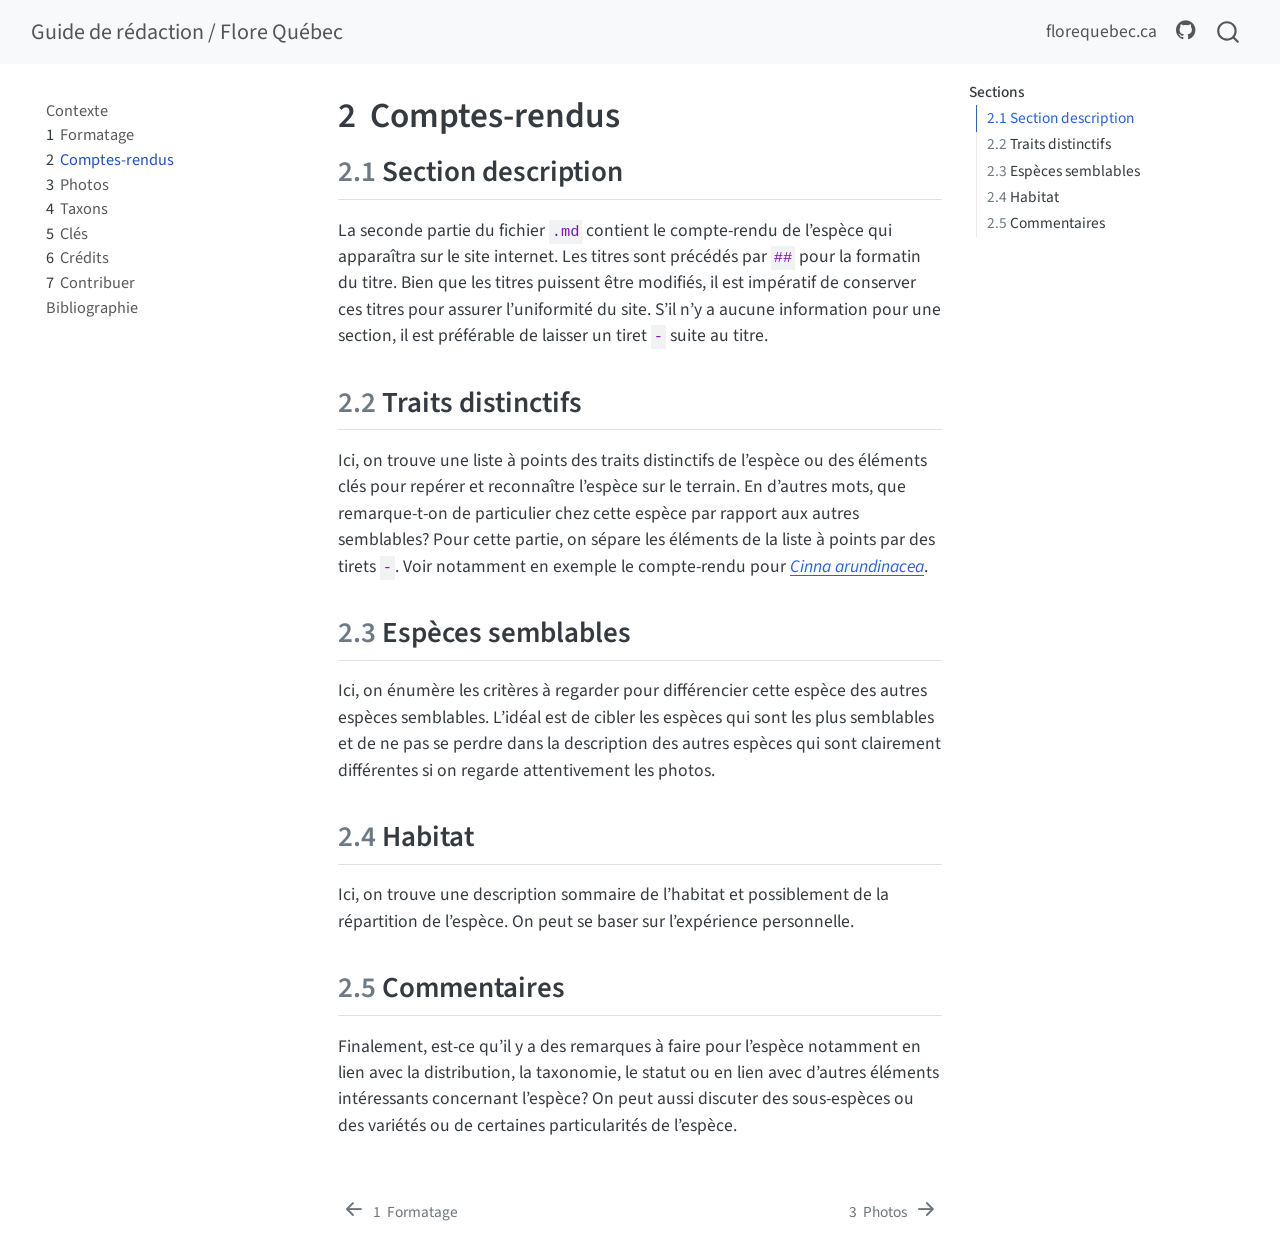
==== docs/comptes-rendus.html @ 222c6ac0 "added docs content" ====
<!DOCTYPE html>
<html xmlns="http://www.w3.org/1999/xhtml" lang="fr" xml:lang="fr"><head>

<meta charset="utf-8">
<meta name="generator" content="quarto-1.9.36">

<meta name="viewport" content="width=device-width, initial-scale=1.0, user-scalable=yes">


<title>2&nbsp; Comptes-rendus – Guide de rédaction / Flore Québec</title>
<style>
/* Default styles provided by pandoc.
** See https://pandoc.org/MANUAL.html#variables-for-html for config info.
*/
code{white-space: pre-wrap;}
span.smallcaps{font-variant: small-caps;}
div.columns{display: flex; gap: min(4vw, 1.5em);}
div.column{flex: auto; overflow-x: auto;}
div.hanging-indent{margin-left: 1.5em; text-indent: -1.5em;}
ul.task-list{list-style: none;}
ul.task-list li input[type="checkbox"] {
  width: 0.8em;
  margin: 0 0.8em 0.2em -1em; /* quarto-specific, see https://github.com/quarto-dev/quarto-cli/issues/4556 */ 
  vertical-align: middle;
}
</style>


<script src="site_libs/quarto-nav/quarto-nav.js"></script>
<script src="site_libs/quarto-nav/headroom.min.js"></script>
<script src="site_libs/clipboard/clipboard.min.js"></script>
<script src="site_libs/quarto-search/autocomplete.umd.js"></script>
<script src="site_libs/quarto-search/fuse.min.js"></script>
<script src="site_libs/quarto-search/quarto-search.js"></script>
<meta name="quarto:offset" content="./">
<link href="./photos.html" rel="next">
<link href="./formatage.html" rel="prev">
<script src="site_libs/quarto-html/quarto.js" type="module"></script>
<script src="site_libs/quarto-html/tabsets/tabsets.js" type="module"></script>
<script src="site_libs/quarto-html/popper.min.js"></script>
<script src="site_libs/quarto-html/tippy.umd.min.js"></script>
<script src="site_libs/quarto-html/anchor.min.js"></script>
<link href="site_libs/quarto-html/tippy.css" rel="stylesheet">
<link href="site_libs/quarto-html/quarto-syntax-highlighting-845c23b38eaddc0f92fda52bfe77a8c8.css" rel="stylesheet" id="quarto-text-highlighting-styles">
<script src="site_libs/bootstrap/bootstrap.min.js"></script>
<link href="site_libs/bootstrap/bootstrap-icons.css" rel="stylesheet">
<link href="site_libs/bootstrap/bootstrap-ec1f2ea3752e060361641b8ced26a7eb.min.css" rel="stylesheet" append-hash="true" id="quarto-bootstrap" data-mode="light">
<script id="quarto-search-options" type="application/json">{
  "location": "navbar",
  "copy-button": false,
  "collapse-after": 3,
  "panel-placement": "end",
  "type": "overlay",
  "limit": 50,
  "keyboard-shortcut": [
    "f",
    "/",
    "s"
  ],
  "show-item-context": false,
  "language": {
    "search-no-results-text": "Pas de résultats",
    "search-matching-documents-text": "documents trouvés",
    "search-copy-link-title": "Copier le lien vers la recherche",
    "search-hide-matches-text": "Cacher les correspondances additionnelles",
    "search-more-match-text": "correspondance de plus dans ce document",
    "search-more-matches-text": "correspondances de plus dans ce document",
    "search-clear-button-title": "Effacer",
    "search-text-placeholder": "",
    "search-detached-cancel-button-title": "Annuler",
    "search-submit-button-title": "Envoyer",
    "search-label": "Recherche"
  }
}</script>


</head>

<body class="nav-sidebar floating nav-fixed quarto-light">

<div id="quarto-search-results"></div>
  <header id="quarto-header" class="headroom fixed-top">
    <nav class="navbar navbar-expand-lg " data-bs-theme="dark">
      <div class="navbar-container container-fluid">
      <div class="navbar-brand-container mx-auto">
    <a class="navbar-brand" href="./index.html">
    <span class="navbar-title">Guide de rédaction / Flore Québec</span>
    </a>
  </div>
            <div id="quarto-search" class="" title="Recherche"></div>
          <button class="navbar-toggler" type="button" data-bs-toggle="collapse" data-bs-target="#navbarCollapse" aria-controls="navbarCollapse" role="menu" aria-expanded="false" aria-label="Basculer la navigation" onclick="if (window.quartoToggleHeadroom) { window.quartoToggleHeadroom(); }">
  <span class="navbar-toggler-icon"></span>
</button>
          <div class="collapse navbar-collapse" id="navbarCollapse">
            <ul class="navbar-nav navbar-nav-scroll ms-auto">
  <li class="nav-item">
    <a class="nav-link" href="https://florequebec.ca"> 
<span class="menu-text">florequebec.ca</span></a>
  </li>  
  <li class="nav-item compact">
    <a class="nav-link" href="https://github.com/flore.quebec/guide"> <i class="bi bi-github" role="img">
</i> 
<span class="menu-text"></span></a>
  </li>  
</ul>
          </div> <!-- /navcollapse -->
            <div class="quarto-navbar-tools">
</div>
      </div> <!-- /container-fluid -->
    </nav>
  <nav class="quarto-secondary-nav">
    <div class="container-fluid d-flex">
      <button type="button" class="quarto-btn-toggle btn" data-bs-toggle="collapse" role="button" data-bs-target=".quarto-sidebar-collapse-item" aria-controls="quarto-sidebar" aria-expanded="false" aria-label="Basculer la barre latérale" onclick="if (window.quartoToggleHeadroom) { window.quartoToggleHeadroom(); }">
        <i class="bi bi-layout-text-sidebar-reverse"></i>
      </button>
        <nav class="quarto-page-breadcrumbs" aria-label="breadcrumb"><ol class="breadcrumb"><li class="breadcrumb-item"><a href="./comptes-rendus.html"><span class="chapter-number">2</span>&nbsp; <span class="chapter-title">Comptes-rendus</span></a></li></ol></nav>
        <a class="flex-grow-1" role="navigation" data-bs-toggle="collapse" data-bs-target=".quarto-sidebar-collapse-item" aria-controls="quarto-sidebar" aria-expanded="false" aria-label="Basculer la barre latérale" onclick="if (window.quartoToggleHeadroom) { window.quartoToggleHeadroom(); }">      
        </a>
    </div>
  </nav>
</header>
<!-- content -->
<div id="quarto-content" class="quarto-container page-columns page-rows-contents page-layout-article page-navbar">
<!-- sidebar -->
  <nav id="quarto-sidebar" class="sidebar collapse collapse-horizontal quarto-sidebar-collapse-item sidebar-navigation floating overflow-auto">
    <div class="sidebar-menu-container"> 
    <ul class="list-unstyled mt-1">
        <li class="sidebar-item">
  <div class="sidebar-item-container"> 
  <a href="./index.html" class="sidebar-item-text sidebar-link">
 <span class="menu-text">Contexte</span></a>
  </div>
</li>
        <li class="sidebar-item">
  <div class="sidebar-item-container"> 
  <a href="./formatage.html" class="sidebar-item-text sidebar-link">
 <span class="menu-text"><span class="chapter-number">1</span>&nbsp; <span class="chapter-title">Formatage</span></span></a>
  </div>
</li>
        <li class="sidebar-item">
  <div class="sidebar-item-container"> 
  <a href="./comptes-rendus.html" class="sidebar-item-text sidebar-link active">
 <span class="menu-text"><span class="chapter-number">2</span>&nbsp; <span class="chapter-title">Comptes-rendus</span></span></a>
  </div>
</li>
        <li class="sidebar-item">
  <div class="sidebar-item-container"> 
  <a href="./photos.html" class="sidebar-item-text sidebar-link">
 <span class="menu-text"><span class="chapter-number">3</span>&nbsp; <span class="chapter-title">Photos</span></span></a>
  </div>
</li>
        <li class="sidebar-item">
  <div class="sidebar-item-container"> 
  <a href="./taxons.html" class="sidebar-item-text sidebar-link">
 <span class="menu-text"><span class="chapter-number">4</span>&nbsp; <span class="chapter-title">Taxons</span></span></a>
  </div>
</li>
        <li class="sidebar-item">
  <div class="sidebar-item-container"> 
  <a href="./clés.html" class="sidebar-item-text sidebar-link">
 <span class="menu-text"><span class="chapter-number">5</span>&nbsp; <span class="chapter-title">Clés</span></span></a>
  </div>
</li>
        <li class="sidebar-item">
  <div class="sidebar-item-container"> 
  <a href="./crédits.html" class="sidebar-item-text sidebar-link">
 <span class="menu-text"><span class="chapter-number">6</span>&nbsp; <span class="chapter-title">Crédits</span></span></a>
  </div>
</li>
        <li class="sidebar-item">
  <div class="sidebar-item-container"> 
  <a href="./contribuer.html" class="sidebar-item-text sidebar-link">
 <span class="menu-text"><span class="chapter-number">7</span>&nbsp; <span class="chapter-title">Contribuer</span></span></a>
  </div>
</li>
        <li class="sidebar-item">
  <div class="sidebar-item-container"> 
  <a href="./references.html" class="sidebar-item-text sidebar-link">
 <span class="menu-text">Bibliographie</span></a>
  </div>
</li>
    </ul>
    </div>
</nav>
<div id="quarto-sidebar-glass" class="quarto-sidebar-collapse-item" data-bs-toggle="collapse" data-bs-target=".quarto-sidebar-collapse-item"></div>
<!-- margin-sidebar -->
    <div id="quarto-margin-sidebar" class="sidebar margin-sidebar">
        <nav id="TOC" role="doc-toc" class="toc-active">
    <h2 id="toc-title">Sections</h2>
   
  <ul>
  <li><a href="#section-description" id="toc-section-description" class="nav-link active" data-scroll-target="#section-description"><span class="header-section-number">2.1</span> Section description</a></li>
  <li><a href="#traits-distinctifs" id="toc-traits-distinctifs" class="nav-link" data-scroll-target="#traits-distinctifs"><span class="header-section-number">2.2</span> Traits distinctifs</a></li>
  <li><a href="#espèces-semblables" id="toc-espèces-semblables" class="nav-link" data-scroll-target="#espèces-semblables"><span class="header-section-number">2.3</span> Espèces semblables</a></li>
  <li><a href="#habitat" id="toc-habitat" class="nav-link" data-scroll-target="#habitat"><span class="header-section-number">2.4</span> Habitat</a></li>
  <li><a href="#commentaires" id="toc-commentaires" class="nav-link" data-scroll-target="#commentaires"><span class="header-section-number">2.5</span> Commentaires</a></li>
  </ul>
</nav>
    </div>
<!-- main -->
<main class="content" id="quarto-document-content">

<header id="title-block-header" class="quarto-title-block default">
<div class="quarto-title">
<h1 class="title"><span class="chapter-number">2</span>&nbsp; <span class="chapter-title">Comptes-rendus</span></h1>
</div>



<div class="quarto-title-meta">

    
  
    
  </div>
  


</header>


<section id="section-description" class="level2" data-number="2.1">
<h2 data-number="2.1" class="anchored" data-anchor-id="section-description"><span class="header-section-number">2.1</span> Section description</h2>
<p>La seconde partie du fichier <code>.md</code> contient le compte-rendu de l’espèce qui apparaîtra sur le site internet. Les titres sont précédés par <code>##</code> pour la formatin du titre. Bien que les titres puissent être modifiés, il est impératif de conserver ces titres pour assurer l’uniformité du site. S’il n’y a aucune information pour une section, il est préférable de laisser un tiret <code>-</code> suite au titre.</p>
</section>
<section id="traits-distinctifs" class="level2" data-number="2.2">
<h2 data-number="2.2" class="anchored" data-anchor-id="traits-distinctifs"><span class="header-section-number">2.2</span> Traits distinctifs</h2>
<p>Ici, on trouve une liste à points des traits distinctifs de l’espèce ou des éléments clés pour repérer et reconnaître l’espèce sur le terrain. En d’autres mots, que remarque-t-on de particulier chez cette espèce par rapport aux autres semblables? Pour cette partie, on sépare les éléments de la liste à points par des tirets <code>-</code>. Voir notamment en exemple le compte-rendu pour <a href="https://github.com/frousseu/floreduquebecsp/blob/main/Esp%C3%A8ces/Poaceae/Cinna/Cinna_arundinacea.md?plain=1"><em>Cinna arundinacea</em></a>.</p>
</section>
<section id="espèces-semblables" class="level2" data-number="2.3">
<h2 data-number="2.3" class="anchored" data-anchor-id="espèces-semblables"><span class="header-section-number">2.3</span> Espèces semblables</h2>
<p>Ici, on énumère les critères à regarder pour différencier cette espèce des autres espèces semblables. L’idéal est de cibler les espèces qui sont les plus semblables et de ne pas se perdre dans la description des autres espèces qui sont clairement différentes si on regarde attentivement les photos.</p>
</section>
<section id="habitat" class="level2" data-number="2.4">
<h2 data-number="2.4" class="anchored" data-anchor-id="habitat"><span class="header-section-number">2.4</span> Habitat</h2>
<p>Ici, on trouve une description sommaire de l’habitat et possiblement de la répartition de l’espèce. On peut se baser sur l’expérience personnelle.</p>
</section>
<section id="commentaires" class="level2" data-number="2.5">
<h2 data-number="2.5" class="anchored" data-anchor-id="commentaires"><span class="header-section-number">2.5</span> Commentaires</h2>
<p>Finalement, est-ce qu’il y a des remarques à faire pour l’espèce notamment en lien avec la distribution, la taxonomie, le statut ou en lien avec d’autres éléments intéressants concernant l’espèce? On peut aussi discuter des sous-espèces ou des variétés ou de certaines particularités de l’espèce.</p>


</section>

</main> <!-- /main -->
<script id="quarto-html-after-body" type="application/javascript">
  window.document.addEventListener("DOMContentLoaded", function (event) {
    const icon = "";
    const anchorJS = new window.AnchorJS();
    anchorJS.options = {
      placement: 'right',
      icon: icon
    };
    anchorJS.add('.anchored');
    const isCodeAnnotation = (el) => {
      for (const clz of el.classList) {
        if (clz.startsWith('code-annotation-')) {                     
          return true;
        }
      }
      return false;
    }
    const onCopySuccess = function(e) {
      // button target
      const button = e.trigger;
      // don't keep focus
      button.blur();
      // flash "checked"
      button.classList.add('code-copy-button-checked');
      var currentTitle = button.getAttribute("title");
      button.setAttribute("title", "Copié");
      let tooltip;
      if (window.bootstrap) {
        button.setAttribute("data-bs-toggle", "tooltip");
        button.setAttribute("data-bs-placement", "left");
        button.setAttribute("data-bs-title", "Copié");
        tooltip = new bootstrap.Tooltip(button, 
          { trigger: "manual", 
            customClass: "code-copy-button-tooltip",
            offset: [0, -8]});
        tooltip.show();    
      }
      setTimeout(function() {
        if (tooltip) {
          tooltip.hide();
          button.removeAttribute("data-bs-title");
          button.removeAttribute("data-bs-toggle");
          button.removeAttribute("data-bs-placement");
        }
        button.setAttribute("title", currentTitle);
        button.classList.remove('code-copy-button-checked');
      }, 1000);
      // clear code selection
      e.clearSelection();
    }
    const getTextToCopy = function(trigger) {
      const outerScaffold = trigger.parentElement.cloneNode(true);
      const codeEl = outerScaffold.querySelector('code');
      for (const childEl of codeEl.children) {
        if (isCodeAnnotation(childEl)) {
          childEl.remove();
        }
      }
      return codeEl.innerText;
    }
    const clipboard = new window.ClipboardJS('.code-copy-button:not([data-in-quarto-modal])', {
      text: getTextToCopy
    });
    clipboard.on('success', onCopySuccess);
    if (window.document.getElementById('quarto-embedded-source-code-modal')) {
      const clipboardModal = new window.ClipboardJS('.code-copy-button[data-in-quarto-modal]', {
        text: getTextToCopy,
        container: window.document.getElementById('quarto-embedded-source-code-modal')
      });
      clipboardModal.on('success', onCopySuccess);
    }
      var localhostRegex = new RegExp(/^(?:http|https):\/\/localhost\:?[0-9]*\//);
      var mailtoRegex = new RegExp(/^mailto:/);
        var filterRegex = new RegExp('/' + window.location.host + '/');
      var isInternal = (href) => {
          return filterRegex.test(href) || localhostRegex.test(href) || mailtoRegex.test(href);
      }
      // Inspect non-navigation links and adorn them if external
     var links = window.document.querySelectorAll('a[href]:not(.nav-link):not(.navbar-brand):not(.toc-action):not(.sidebar-link):not(.sidebar-item-toggle):not(.pagination-link):not(.no-external):not([aria-hidden]):not(.dropdown-item):not(.quarto-navigation-tool):not(.about-link)');
      for (var i=0; i<links.length; i++) {
        const link = links[i];
        if (!isInternal(link.href)) {
          // undo the damage that might have been done by quarto-nav.js in the case of
          // links that we want to consider external
          if (link.dataset.originalHref !== undefined) {
            link.href = link.dataset.originalHref;
          }
        }
      }
    function tippyHover(el, contentFn, onTriggerFn, onUntriggerFn) {
      const config = {
        allowHTML: true,
        maxWidth: 500,
        delay: 100,
        arrow: false,
        appendTo: function(el) {
            return el.parentElement;
        },
        interactive: true,
        interactiveBorder: 10,
        theme: 'quarto',
        placement: 'bottom-start',
      };
      if (contentFn) {
        config.content = contentFn;
      }
      if (onTriggerFn) {
        config.onTrigger = onTriggerFn;
      }
      if (onUntriggerFn) {
        config.onUntrigger = onUntriggerFn;
      }
      window.tippy(el, config); 
    }
    const noterefs = window.document.querySelectorAll('a[role="doc-noteref"]');
    for (var i=0; i<noterefs.length; i++) {
      const ref = noterefs[i];
      tippyHover(ref, function() {
        // use id or data attribute instead here
        let href = ref.getAttribute('data-footnote-href') || ref.getAttribute('href');
        try { href = new URL(href).hash; } catch {}
        const id = href.replace(/^#\/?/, "");
        const note = window.document.getElementById(id);
        if (note) {
          return note.innerHTML;
        } else {
          return "";
        }
      });
    }
    const xrefs = window.document.querySelectorAll('a.quarto-xref');
    const processXRef = (id, note) => {
      // Strip column container classes
      const stripColumnClz = (el) => {
        el.classList.remove("page-full", "page-columns");
        if (el.children) {
          for (const child of el.children) {
            stripColumnClz(child);
          }
        }
      }
      stripColumnClz(note)
      if (id === null || id.startsWith('sec-')) {
        // Special case sections, only their first couple elements
        const container = document.createElement("div");
        if (note.children && note.children.length > 2) {
          container.appendChild(note.children[0].cloneNode(true));
          for (let i = 1; i < note.children.length; i++) {
            const child = note.children[i];
            if (child.tagName === "P" && child.innerText === "") {
              continue;
            } else {
              container.appendChild(child.cloneNode(true));
              break;
            }
          }
          if (window.Quarto?.typesetMath) {
            window.Quarto.typesetMath(container);
          }
          return container.innerHTML
        } else {
          if (window.Quarto?.typesetMath) {
            window.Quarto.typesetMath(note);
          }
          return note.innerHTML;
        }
      } else {
        // Remove any anchor links if they are present
        const anchorLink = note.querySelector('a.anchorjs-link');
        if (anchorLink) {
          anchorLink.remove();
        }
        if (window.Quarto?.typesetMath) {
          window.Quarto.typesetMath(note);
        }
        if (note.classList.contains("callout")) {
          return note.outerHTML;
        } else {
          return note.innerHTML;
        }
      }
    }
    for (var i=0; i<xrefs.length; i++) {
      const xref = xrefs[i];
      tippyHover(xref, undefined, function(instance) {
        instance.disable();
        let url = xref.getAttribute('href');
        let hash = undefined; 
        if (url.startsWith('#')) {
          hash = url;
        } else {
          try { hash = new URL(url).hash; } catch {}
        }
        if (hash) {
          const id = hash.replace(/^#\/?/, "");
          const note = window.document.getElementById(id);
          if (note !== null) {
            try {
              const html = processXRef(id, note.cloneNode(true));
              instance.setContent(html);
            } finally {
              instance.enable();
              instance.show();
            }
          } else {
            // See if we can fetch this
            fetch(url.split('#')[0])
            .then(res => res.text())
            .then(html => {
              const parser = new DOMParser();
              const htmlDoc = parser.parseFromString(html, "text/html");
              const note = htmlDoc.getElementById(id);
              if (note !== null) {
                const html = processXRef(id, note);
                instance.setContent(html);
              } 
            }).finally(() => {
              instance.enable();
              instance.show();
            });
          }
        } else {
          // See if we can fetch a full url (with no hash to target)
          // This is a special case and we should probably do some content thinning / targeting
          fetch(url)
          .then(res => res.text())
          .then(html => {
            const parser = new DOMParser();
            const htmlDoc = parser.parseFromString(html, "text/html");
            const note = htmlDoc.querySelector('main.content');
            if (note !== null) {
              // This should only happen for chapter cross references
              // (since there is no id in the URL)
              // remove the first header
              if (note.children.length > 0 && note.children[0].tagName === "HEADER") {
                note.children[0].remove();
              }
              const html = processXRef(null, note);
              instance.setContent(html);
            } 
          }).finally(() => {
            instance.enable();
            instance.show();
          });
        }
      }, function(instance) {
      });
    }
        let selectedAnnoteEl;
        const selectorForAnnotation = ( cell, annotation) => {
          let cellAttr = 'data-code-cell="' + cell + '"';
          let lineAttr = 'data-code-annotation="' +  annotation + '"';
          const selector = 'span[' + cellAttr + '][' + lineAttr + ']';
          return selector;
        }
        const selectCodeLines = (annoteEl) => {
          const doc = window.document;
          const targetCell = annoteEl.getAttribute("data-target-cell");
          const targetAnnotation = annoteEl.getAttribute("data-target-annotation");
          const annoteSpan = window.document.querySelector(selectorForAnnotation(targetCell, targetAnnotation));
          const lines = annoteSpan.getAttribute("data-code-lines").split(",");
          const lineIds = lines.map((line) => {
            return targetCell + "-" + line;
          })
          let top = null;
          let height = null;
          let parent = null;
          if (lineIds.length > 0) {
              //compute the position of the single el (top and bottom and make a div)
              const el = window.document.getElementById(lineIds[0]);
              top = el.offsetTop;
              height = el.offsetHeight;
              parent = el.parentElement.parentElement;
            if (lineIds.length > 1) {
              const lastEl = window.document.getElementById(lineIds[lineIds.length - 1]);
              const bottom = lastEl.offsetTop + lastEl.offsetHeight;
              height = bottom - top;
            }
            if (top !== null && height !== null && parent !== null) {
              // cook up a div (if necessary) and position it 
              let div = window.document.getElementById("code-annotation-line-highlight");
              if (div === null) {
                div = window.document.createElement("div");
                div.setAttribute("id", "code-annotation-line-highlight");
                div.style.position = 'absolute';
                parent.appendChild(div);
              }
              div.style.top = top - 2 + "px";
              div.style.height = height + 4 + "px";
              div.style.left = 0;
              let gutterDiv = window.document.getElementById("code-annotation-line-highlight-gutter");
              if (gutterDiv === null) {
                gutterDiv = window.document.createElement("div");
                gutterDiv.setAttribute("id", "code-annotation-line-highlight-gutter");
                gutterDiv.style.position = 'absolute';
                const codeCell = window.document.getElementById(targetCell);
                const gutter = codeCell.querySelector('.code-annotation-gutter');
                gutter.appendChild(gutterDiv);
              }
              gutterDiv.style.top = top - 2 + "px";
              gutterDiv.style.height = height + 4 + "px";
            }
            selectedAnnoteEl = annoteEl;
          }
        };
        const unselectCodeLines = () => {
          const elementsIds = ["code-annotation-line-highlight", "code-annotation-line-highlight-gutter"];
          elementsIds.forEach((elId) => {
            const div = window.document.getElementById(elId);
            if (div) {
              div.remove();
            }
          });
          selectedAnnoteEl = undefined;
        };
          // Handle positioning of the toggle
      window.addEventListener(
        "resize",
        throttle(() => {
          elRect = undefined;
          if (selectedAnnoteEl) {
            selectCodeLines(selectedAnnoteEl);
          }
        }, 10)
      );
      function throttle(fn, ms) {
      let throttle = false;
      let timer;
        return (...args) => {
          if(!throttle) { // first call gets through
              fn.apply(this, args);
              throttle = true;
          } else { // all the others get throttled
              if(timer) clearTimeout(timer); // cancel #2
              timer = setTimeout(() => {
                fn.apply(this, args);
                timer = throttle = false;
              }, ms);
          }
        };
      }
        // Attach click handler to the DT
        const annoteDls = window.document.querySelectorAll('dt[data-target-cell]');
        for (const annoteDlNode of annoteDls) {
          annoteDlNode.addEventListener('click', (event) => {
            const clickedEl = event.target;
            if (clickedEl !== selectedAnnoteEl) {
              unselectCodeLines();
              const activeEl = window.document.querySelector('dt[data-target-cell].code-annotation-active');
              if (activeEl) {
                activeEl.classList.remove('code-annotation-active');
              }
              selectCodeLines(clickedEl);
              clickedEl.classList.add('code-annotation-active');
            } else {
              // Unselect the line
              unselectCodeLines();
              clickedEl.classList.remove('code-annotation-active');
            }
          });
        }
    const findCites = (el) => {
      const parentEl = el.parentElement;
      if (parentEl) {
        const cites = parentEl.dataset.cites;
        if (cites) {
          return {
            el,
            cites: cites.split(' ')
          };
        } else {
          return findCites(el.parentElement)
        }
      } else {
        return undefined;
      }
    };
    var bibliorefs = window.document.querySelectorAll('a[role="doc-biblioref"]');
    for (var i=0; i<bibliorefs.length; i++) {
      const ref = bibliorefs[i];
      const citeInfo = findCites(ref);
      if (citeInfo) {
        tippyHover(citeInfo.el, function() {
          var popup = window.document.createElement('div');
          citeInfo.cites.forEach(function(cite) {
            var citeDiv = window.document.createElement('div');
            citeDiv.classList.add('hanging-indent');
            citeDiv.classList.add('csl-entry');
            var biblioDiv = window.document.getElementById('ref-' + cite);
            if (biblioDiv) {
              citeDiv.innerHTML = biblioDiv.innerHTML;
            }
            popup.appendChild(citeDiv);
          });
          return popup.innerHTML;
        });
      }
    }
  });
  </script>
<nav class="page-navigation">
  <div class="nav-page nav-page-previous">
      <a href="./formatage.html" class="pagination-link" aria-label="Formatage">
        <i class="bi bi-arrow-left-short"></i> <span class="nav-page-text"><span class="chapter-number">1</span>&nbsp; <span class="chapter-title">Formatage</span></span>
      </a>          
  </div>
  <div class="nav-page nav-page-next">
      <a href="./photos.html" class="pagination-link" aria-label="Photos">
        <span class="nav-page-text"><span class="chapter-number">3</span>&nbsp; <span class="chapter-title">Photos</span></span> <i class="bi bi-arrow-right-short"></i>
      </a>
  </div>
</nav>
</div> <!-- /content -->




</body></html>
---- docs/site_libs/quarto-html/tippy.css ----
.tippy-box[data-animation=fade][data-state=hidden]{opacity:0}[data-tippy-root]{max-width:calc(100vw - 10px)}.tippy-box{position:relative;background-color:#333;color:#fff;border-radius:4px;font-size:14px;line-height:1.4;white-space:normal;outline:0;transition-property:transform,visibility,opacity}.tippy-box[data-placement^=top]>.tippy-arrow{bottom:0}.tippy-box[data-placement^=top]>.tippy-arrow:before{bottom:-7px;left:0;border-width:8px 8px 0;border-top-color:initial;transform-origin:center top}.tippy-box[data-placement^=bottom]>.tippy-arrow{top:0}.tippy-box[data-placement^=bottom]>.tippy-arrow:before{top:-7px;left:0;border-width:0 8px 8px;border-bottom-color:initial;transform-origin:center bottom}.tippy-box[data-placement^=left]>.tippy-arrow{right:0}.tippy-box[data-placement^=left]>.tippy-arrow:before{border-width:8px 0 8px 8px;border-left-color:initial;right:-7px;transform-origin:center left}.tippy-box[data-placement^=right]>.tippy-arrow{left:0}.tippy-box[data-placement^=right]>.tippy-arrow:before{left:-7px;border-width:8px 8px 8px 0;border-right-color:initial;transform-origin:center right}.tippy-box[data-inertia][data-state=visible]{transition-timing-function:cubic-bezier(.54,1.5,.38,1.11)}.tippy-arrow{width:16px;height:16px;color:#333}.tippy-arrow:before{content:"";position:absolute;border-color:transparent;border-style:solid}.tippy-content{position:relative;padding:5px 9px;z-index:1}
---- docs/site_libs/quarto-html/quarto-syntax-highlighting-845c23b38eaddc0f92fda52bfe77a8c8.css ----
/* quarto syntax highlight colors */
:root {
  --quarto-hl-ot-color: #003B4F;
  --quarto-hl-at-color: #657422;
  --quarto-hl-ss-color: #20794D;
  --quarto-hl-an-color: #5E5E5E;
  --quarto-hl-fu-color: #4758AB;
  --quarto-hl-st-color: #20794D;
  --quarto-hl-cf-color: #003B4F;
  --quarto-hl-op-color: #5E5E5E;
  --quarto-hl-er-color: #AD0000;
  --quarto-hl-bn-color: #AD0000;
  --quarto-hl-al-color: #AD0000;
  --quarto-hl-va-color: #111111;
  --quarto-hl-bu-color: inherit;
  --quarto-hl-ex-color: inherit;
  --quarto-hl-pp-color: #AD0000;
  --quarto-hl-in-color: #5E5E5E;
  --quarto-hl-vs-color: #20794D;
  --quarto-hl-wa-color: #5E5E5E;
  --quarto-hl-do-color: #5E5E5E;
  --quarto-hl-im-color: #00769E;
  --quarto-hl-ch-color: #20794D;
  --quarto-hl-dt-color: #AD0000;
  --quarto-hl-fl-color: #AD0000;
  --quarto-hl-co-color: #5E5E5E;
  --quarto-hl-cv-color: #5E5E5E;
  --quarto-hl-cn-color: #8f5902;
  --quarto-hl-sc-color: #5E5E5E;
  --quarto-hl-dv-color: #AD0000;
  --quarto-hl-kw-color: #003B4F;
}

/* other quarto variables */
:root {
  --quarto-font-monospace: SFMono-Regular, Menlo, Monaco, Consolas, "Liberation Mono", "Courier New", monospace;
}

/* syntax highlight based on Pandoc's rules */
pre > code.sourceCode > span {
  color: #003B4F;
}

code.sourceCode > span {
  color: #003B4F;
}

div.sourceCode,
div.sourceCode pre.sourceCode {
  color: #003B4F;
}

/* Normal */
code span {
  color: #003B4F;
}

/* Alert */
code span.al {
  color: #AD0000;
  font-style: inherit;
}

/* Annotation */
code span.an {
  color: #5E5E5E;
  font-style: inherit;
}

/* Attribute */
code span.at {
  color: #657422;
  font-style: inherit;
}

/* BaseN */
code span.bn {
  color: #AD0000;
  font-style: inherit;
}

/* BuiltIn */
code span.bu {
  font-style: inherit;
}

/* ControlFlow */
code span.cf {
  color: #003B4F;
  font-weight: bold;
  font-style: inherit;
}

/* Char */
code span.ch {
  color: #20794D;
  font-style: inherit;
}

/* Constant */
code span.cn {
  color: #8f5902;
  font-style: inherit;
}

/* Comment */
code span.co {
  color: #5E5E5E;
  font-style: inherit;
}

/* CommentVar */
code span.cv {
  color: #5E5E5E;
  font-style: italic;
}

/* Documentation */
code span.do {
  color: #5E5E5E;
  font-style: italic;
}

/* DataType */
code span.dt {
  color: #AD0000;
  font-style: inherit;
}

/* DecVal */
code span.dv {
  color: #AD0000;
  font-style: inherit;
}

/* Error */
code span.er {
  color: #AD0000;
  font-style: inherit;
}

/* Extension */
code span.ex {
  font-style: inherit;
}

/* Float */
code span.fl {
  color: #AD0000;
  font-style: inherit;
}

/* Function */
code span.fu {
  color: #4758AB;
  font-style: inherit;
}

/* Import */
code span.im {
  color: #00769E;
  font-style: inherit;
}

/* Information */
code span.in {
  color: #5E5E5E;
  font-style: inherit;
}

/* Keyword */
code span.kw {
  color: #003B4F;
  font-weight: bold;
  font-style: inherit;
}

/* Operator */
code span.op {
  color: #5E5E5E;
  font-style: inherit;
}

/* Other */
code span.ot {
  color: #003B4F;
  font-style: inherit;
}

/* Preprocessor */
code span.pp {
  color: #AD0000;
  font-style: inherit;
}

/* SpecialChar */
code span.sc {
  color: #5E5E5E;
  font-style: inherit;
}

/* SpecialString */
code span.ss {
  color: #20794D;
  font-style: inherit;
}

/* String */
code span.st {
  color: #20794D;
  font-style: inherit;
}

/* Variable */
code span.va {
  color: #111111;
  font-style: inherit;
}

/* VerbatimString */
code span.vs {
  color: #20794D;
  font-style: inherit;
}

/* Warning */
code span.wa {
  color: #5E5E5E;
  font-style: italic;
}

.prevent-inlining {
  content: "</";
}

/*# sourceMappingURL=ac89f0bb514bba72461919f78549e31c.css.map */
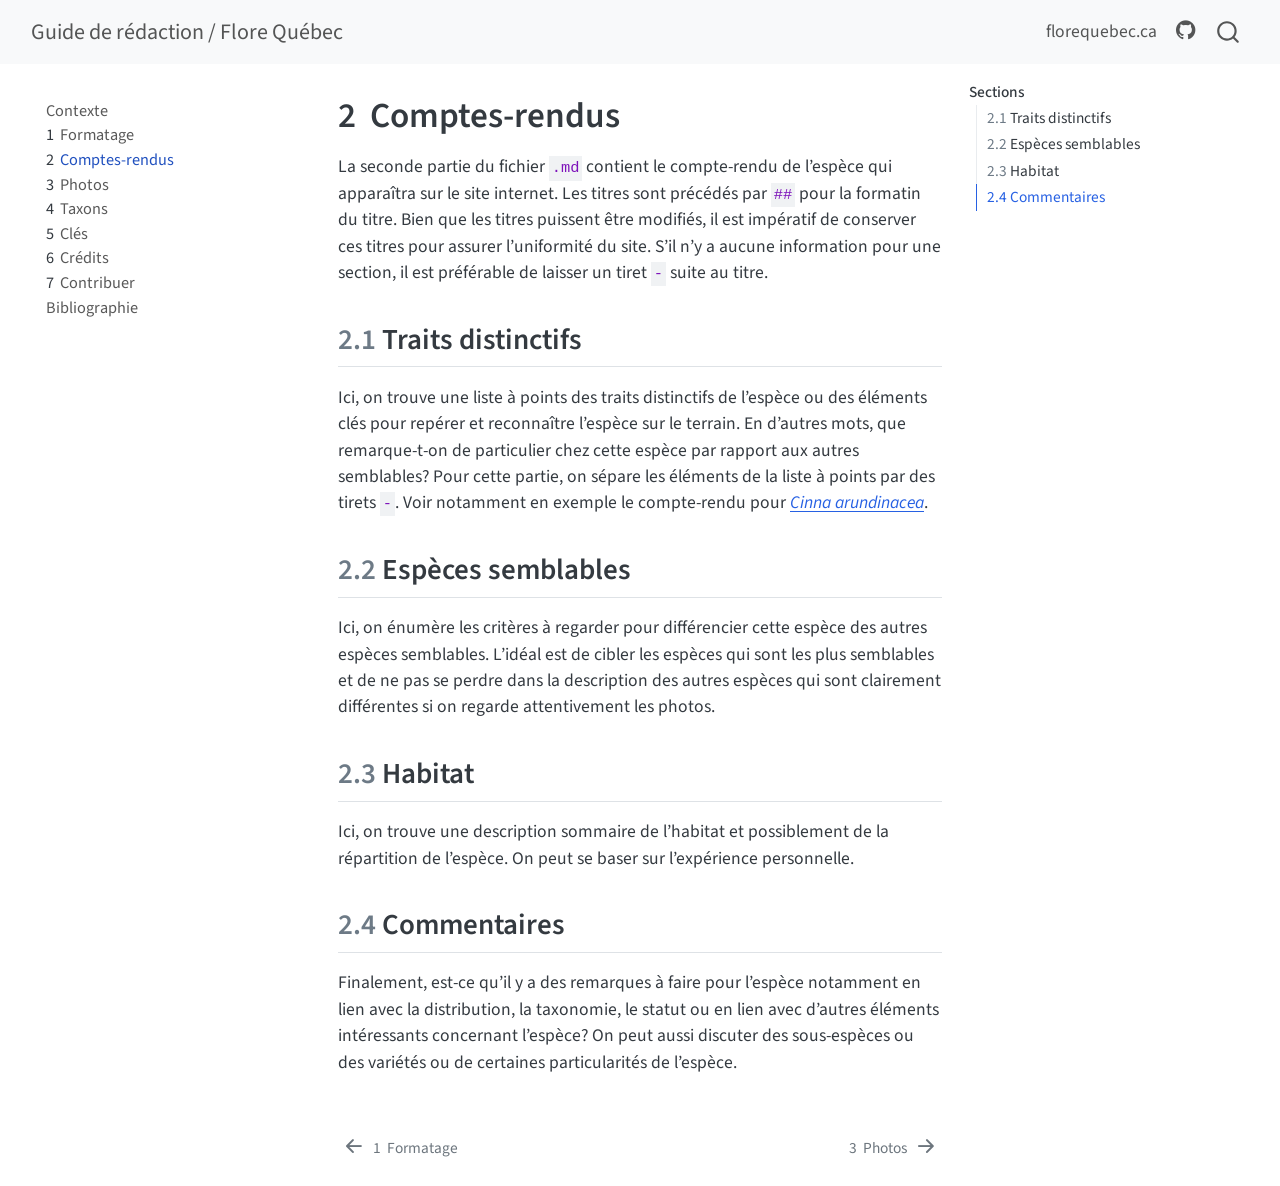
==== commit 95bdbf4a: "..." ====
--- a/docs/comptes-rendus.html
+++ b/docs/comptes-rendus.html
@@ -189,11 +189,10 @@
     <h2 id="toc-title">Sections</h2>
    
   <ul>
-  <li><a href="#section-description" id="toc-section-description" class="nav-link active" data-scroll-target="#section-description"><span class="header-section-number">2.1</span> Section description</a></li>
-  <li><a href="#traits-distinctifs" id="toc-traits-distinctifs" class="nav-link" data-scroll-target="#traits-distinctifs"><span class="header-section-number">2.2</span> Traits distinctifs</a></li>
-  <li><a href="#espèces-semblables" id="toc-espèces-semblables" class="nav-link" data-scroll-target="#espèces-semblables"><span class="header-section-number">2.3</span> Espèces semblables</a></li>
-  <li><a href="#habitat" id="toc-habitat" class="nav-link" data-scroll-target="#habitat"><span class="header-section-number">2.4</span> Habitat</a></li>
-  <li><a href="#commentaires" id="toc-commentaires" class="nav-link" data-scroll-target="#commentaires"><span class="header-section-number">2.5</span> Commentaires</a></li>
+  <li><a href="#traits-distinctifs" id="toc-traits-distinctifs" class="nav-link active" data-scroll-target="#traits-distinctifs"><span class="header-section-number">2.1</span> Traits distinctifs</a></li>
+  <li><a href="#espèces-semblables" id="toc-espèces-semblables" class="nav-link" data-scroll-target="#espèces-semblables"><span class="header-section-number">2.2</span> Espèces semblables</a></li>
+  <li><a href="#habitat" id="toc-habitat" class="nav-link" data-scroll-target="#habitat"><span class="header-section-number">2.3</span> Habitat</a></li>
+  <li><a href="#commentaires" id="toc-commentaires" class="nav-link" data-scroll-target="#commentaires"><span class="header-section-number">2.4</span> Commentaires</a></li>
   </ul>
 </nav>
     </div>
@@ -219,24 +218,21 @@
 </header>
 
 
-<section id="section-description" class="level2" data-number="2.1">
-<h2 data-number="2.1" class="anchored" data-anchor-id="section-description"><span class="header-section-number">2.1</span> Section description</h2>
 <p>La seconde partie du fichier <code>.md</code> contient le compte-rendu de l’espèce qui apparaîtra sur le site internet. Les titres sont précédés par <code>##</code> pour la formatin du titre. Bien que les titres puissent être modifiés, il est impératif de conserver ces titres pour assurer l’uniformité du site. S’il n’y a aucune information pour une section, il est préférable de laisser un tiret <code>-</code> suite au titre.</p>
-</section>
-<section id="traits-distinctifs" class="level2" data-number="2.2">
-<h2 data-number="2.2" class="anchored" data-anchor-id="traits-distinctifs"><span class="header-section-number">2.2</span> Traits distinctifs</h2>
+<section id="traits-distinctifs" class="level2" data-number="2.1">
+<h2 data-number="2.1" class="anchored" data-anchor-id="traits-distinctifs"><span class="header-section-number">2.1</span> Traits distinctifs</h2>
 <p>Ici, on trouve une liste à points des traits distinctifs de l’espèce ou des éléments clés pour repérer et reconnaître l’espèce sur le terrain. En d’autres mots, que remarque-t-on de particulier chez cette espèce par rapport aux autres semblables? Pour cette partie, on sépare les éléments de la liste à points par des tirets <code>-</code>. Voir notamment en exemple le compte-rendu pour <a href="https://github.com/frousseu/floreduquebecsp/blob/main/Esp%C3%A8ces/Poaceae/Cinna/Cinna_arundinacea.md?plain=1"><em>Cinna arundinacea</em></a>.</p>
 </section>
-<section id="espèces-semblables" class="level2" data-number="2.3">
-<h2 data-number="2.3" class="anchored" data-anchor-id="espèces-semblables"><span class="header-section-number">2.3</span> Espèces semblables</h2>
+<section id="espèces-semblables" class="level2" data-number="2.2">
+<h2 data-number="2.2" class="anchored" data-anchor-id="espèces-semblables"><span class="header-section-number">2.2</span> Espèces semblables</h2>
 <p>Ici, on énumère les critères à regarder pour différencier cette espèce des autres espèces semblables. L’idéal est de cibler les espèces qui sont les plus semblables et de ne pas se perdre dans la description des autres espèces qui sont clairement différentes si on regarde attentivement les photos.</p>
 </section>
-<section id="habitat" class="level2" data-number="2.4">
-<h2 data-number="2.4" class="anchored" data-anchor-id="habitat"><span class="header-section-number">2.4</span> Habitat</h2>
+<section id="habitat" class="level2" data-number="2.3">
+<h2 data-number="2.3" class="anchored" data-anchor-id="habitat"><span class="header-section-number">2.3</span> Habitat</h2>
 <p>Ici, on trouve une description sommaire de l’habitat et possiblement de la répartition de l’espèce. On peut se baser sur l’expérience personnelle.</p>
 </section>
-<section id="commentaires" class="level2" data-number="2.5">
-<h2 data-number="2.5" class="anchored" data-anchor-id="commentaires"><span class="header-section-number">2.5</span> Commentaires</h2>
+<section id="commentaires" class="level2" data-number="2.4">
+<h2 data-number="2.4" class="anchored" data-anchor-id="commentaires"><span class="header-section-number">2.4</span> Commentaires</h2>
 <p>Finalement, est-ce qu’il y a des remarques à faire pour l’espèce notamment en lien avec la distribution, la taxonomie, le statut ou en lien avec d’autres éléments intéressants concernant l’espèce? On peut aussi discuter des sous-espèces ou des variétés ou de certaines particularités de l’espèce.</p>
 
 
